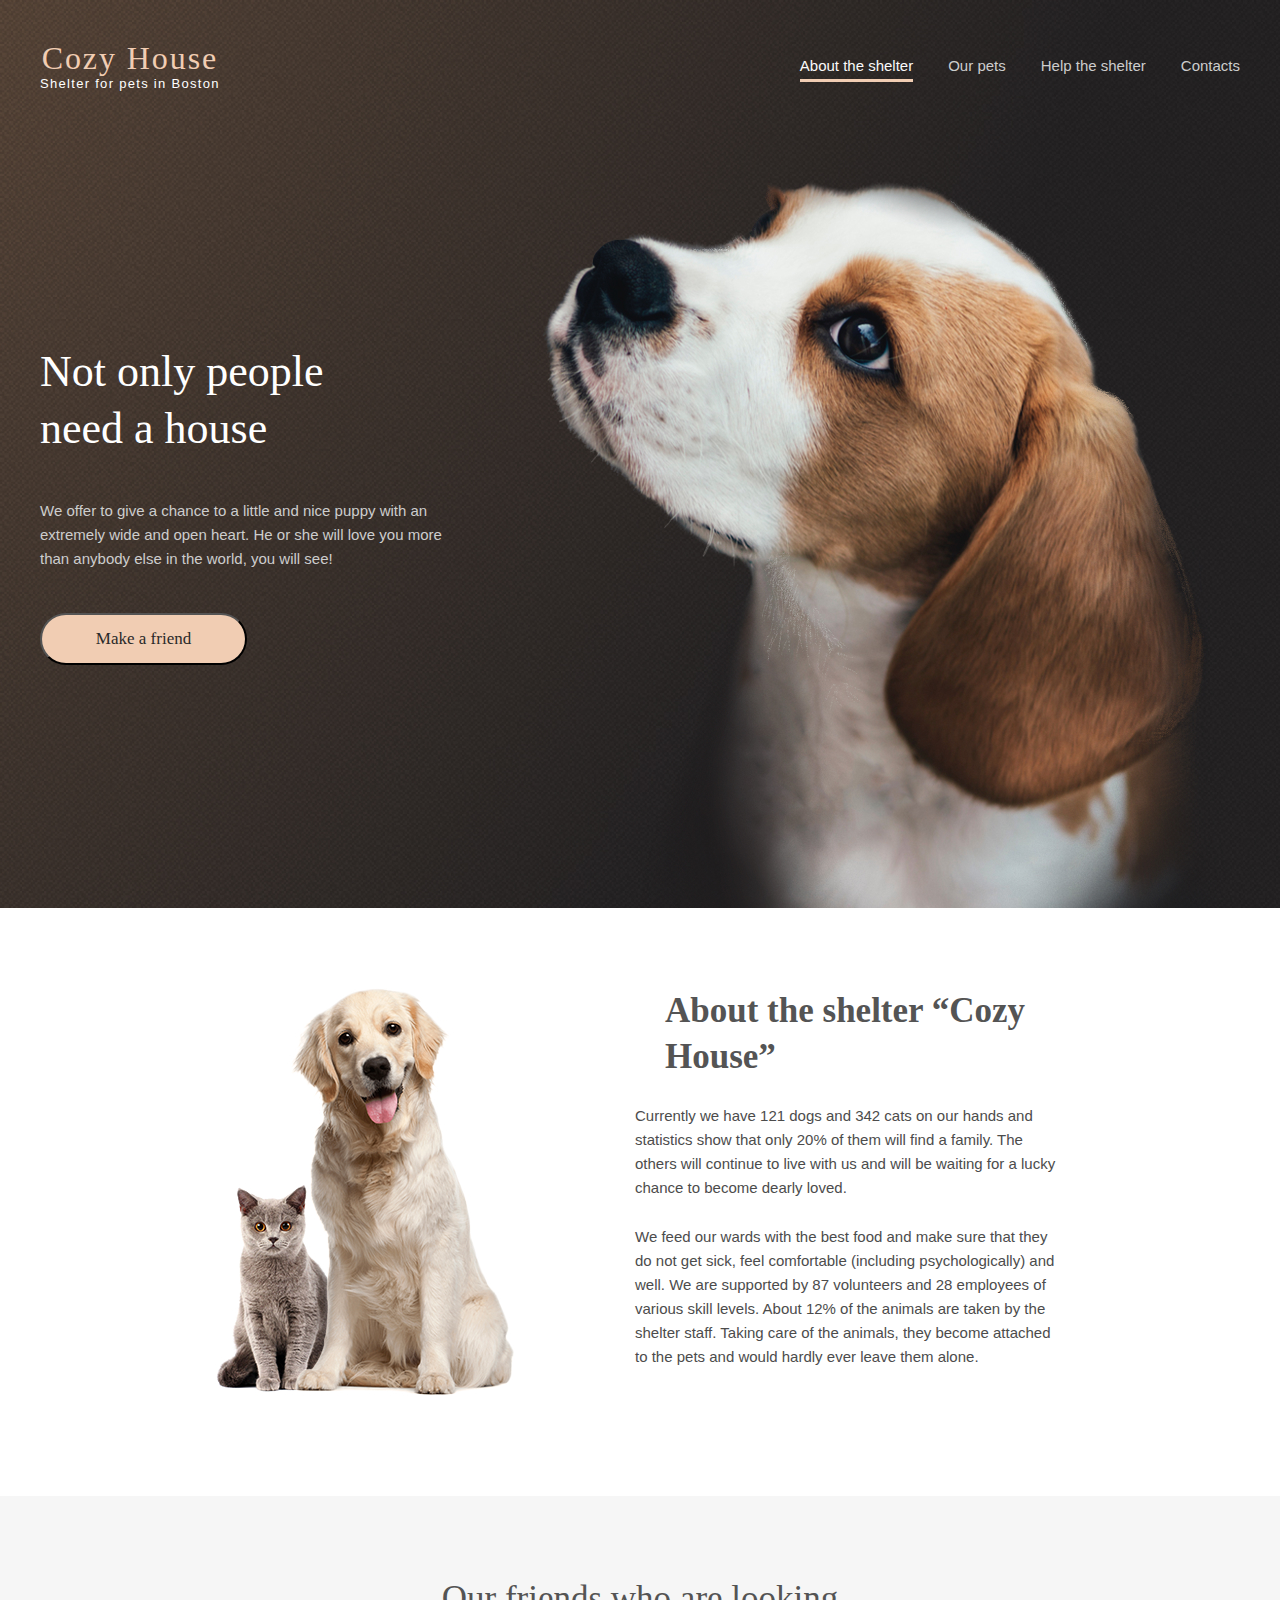
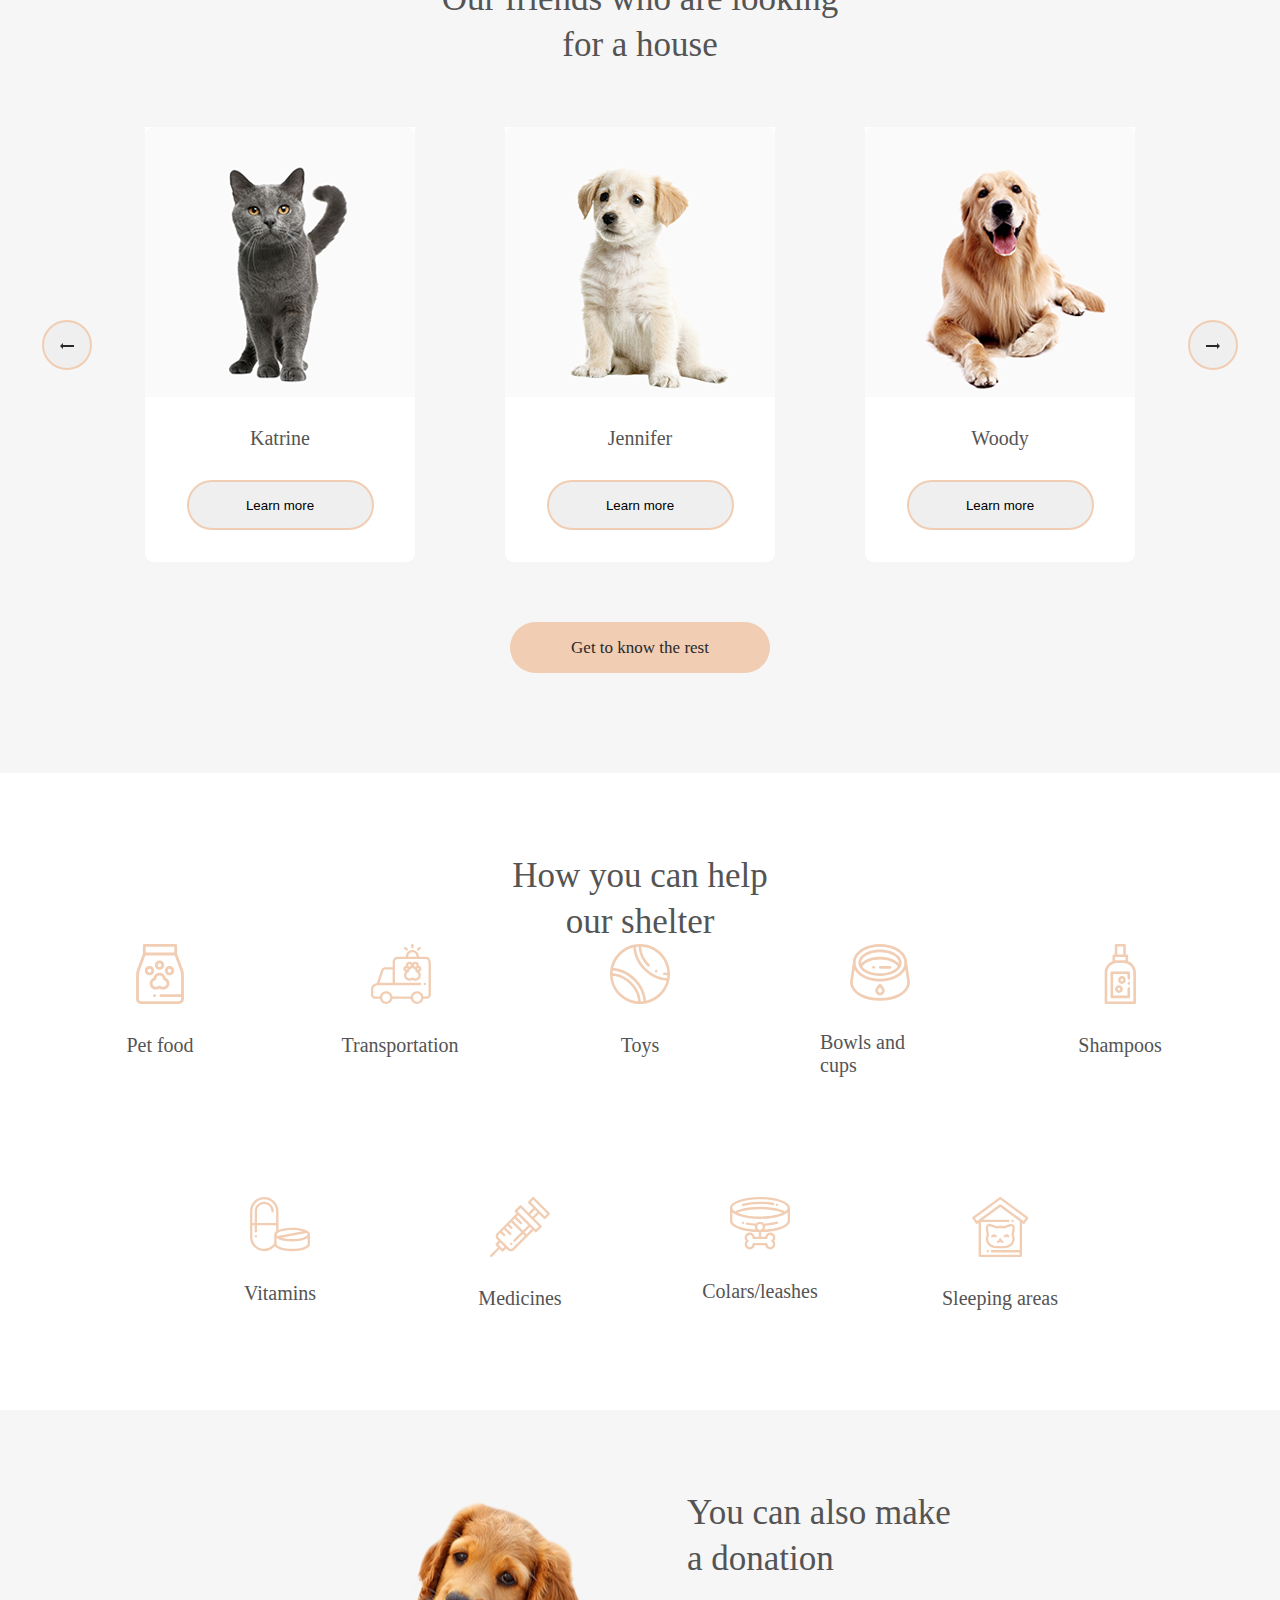
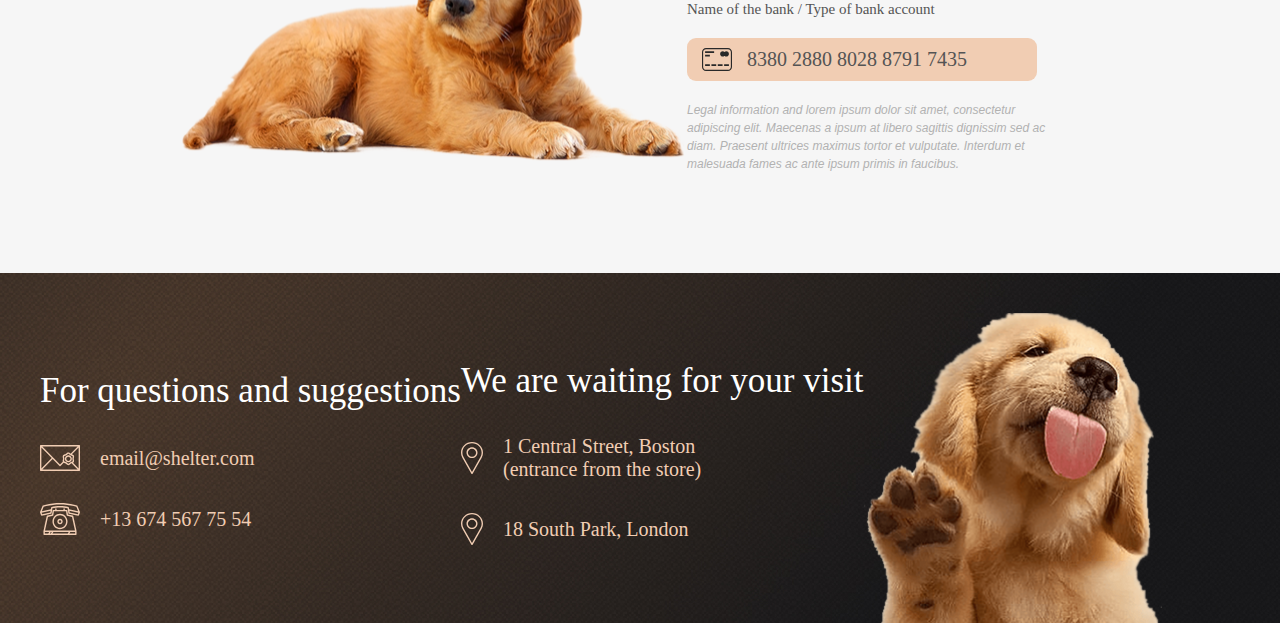
==== index.html @ 2846f259 "feat: add desktop version" ====
<!DOCTYPE html>
<html lang="en">
  <head>
    <meta charset="UTF-8" />
    <meta http-equiv="X-UA-Compatible" content="IE=edge" />
    <meta name="viewport" content="width=device-width, initial-scale=1.0" />
    <link rel="stylesheet" href="./styles/style.css" />
    <title>Shelter</title>
  </head>
  <body>
    <div class="wrapper">
      <header>
        <div class="header-logo">
          <h1 class="logo-heading">Cozy House</h1>
          <p class="logo-p">Shelter for pets in Boston</p>
        </div>
        <nav>
          <ul class="nav-list">
            <li>
              <a href="" class="nav-link nav-link-active">About the shelter</a>
            </li>
            <li><a href="./pages/pets.html" class="nav-link">Our pets</a></li>
            <li><a href="" class="nav-link">Help the shelter</a></li>
            <li><a href="" class="nav-link">Contacts </a></li>
          </ul>
        </nav>
      </header>
      <main>
        <section class="doggo-section">
          <div class="doggo-content">
            <h2 class="doggo-content-heading">Not only people need a house</h2>
            <p class="doggo-content-text">
              We offer to give a chance to a little and nice puppy with an
              extremely wide and open heart. He or she will love you more than
              anybody else in the world, you will see!
            </p>
            <button class="doggo-content-btn">Make a friend</button>
          </div>
        </section>
        <section class="about-section">
          <img
            src="./assets/Jpg/about-pets.jpg"
            class="about-img"
            alt="two puppies"
          />
          <div class="about-content">
            <h2 class="about-content-heading">
              About the shelter “Cozy House”
            </h2>
            <p class="about-content-text">
              Currently we have 121 dogs and 342 cats on our hands and
              statistics show that only 20% of them will find a family. The
              others will continue to live with us and will be waiting for a
              lucky chance to become dearly loved.
            </p>
            <p class="about-content-text">
              We feed our wards with the best food and make sure that they do
              not get sick, feel comfortable (including psychologically) and
              well. We are supported by 87 volunteers and 28 employees of
              various skill levels. About 12% of the animals are taken by the
              shelter staff. Taking care of the animals, they become attached to
              the pets and would hardly ever leave them alone.
            </p>
          </div>
        </section>

        <section class="puppy-section">
          <div class="puppy-content">
            <h2 class="puppy-heading">
              Our friends who are looking for a house
            </h2>
            <div class="puppy-slider">
              <button class="slider-arrow">
                <img
                  class="arrow-img"
                  src="./assets/svg/Arrow.svg"
                  alt="left arrow"
                />
              </button>
              <div class="slider-main">
                <div class="slider-card">
                  <img
                    class="slider-card-img"
                    src="./assets/Jpg/pets-katrine.jpg"
                    alt="doggo"
                  />
                  <h3 class="slider-puppy-name">Katrine</h3>
                  <button class="card-btn">Learn more</button>
                </div>
                <div class="slider-card">
                  <img
                    class="slider-card-img"
                    src="./assets/Jpg/pets-jennifer.jpg"
                    alt="doggo"
                  />
                  <h3 class="slider-puppy-name">Jennifer</h3>
                  <button class="card-btn">Learn more</button>
                </div>
                <div class="slider-card">
                  <img
                    class="slider-card-img"
                    src="./assets/Jpg/pets-woody.jpg"
                    alt="doggo"
                  />
                  <h3 class="slider-puppy-name">Woody</h3>
                  <button class="card-btn">Learn more</button>
                </div>
              </div>
              <button class="slider-arrow">
                <img
                  class="arrow-img"
                  src="./assets/svg/arrow-right.svg"
                  alt="right arrow"
                />
              </button>
            </div>
            <button class="puppy-btn">Get to know the rest</button>
          </div>
        </section>
        <section class="help-section">
          <div class="help-content">
            <h2 class="help-heading">How you can help our shelter</h2>
            <div class="icon-box">
              <div class="help-icon">
                <img src="./assets/svg/icon-food.svg" alt="food icon" />
                <p>Pet food</p>
              </div>
              <div class="help-icon">
                <img
                  src="./assets/svg/transportation.svg"
                  alt="transportation icon"
                />
                <p>Transportation</p>
              </div>
              <div class="help-icon">
                <img src="./assets/svg/toys.svg" alt="toys icon" />
                <p>Toys</p>
              </div>
              <div class="help-icon">
                <img src="./assets/svg/bowls-and-cups.svg" alt="bowl icon" />
                <p>Bowls and cups</p>
              </div>
              <div class="help-icon">
                <img src="./assets/svg/shampoos.svg" alt="shampoo icon" />
                <p>Shampoos</p>
              </div>
              <div class="help-icon">
                <img src="./assets/svg/vitamins.svg" alt="vitamins icon" />
                <p>Vitamins</p>
              </div>
              <div class="help-icon">
                <img src="./assets/svg/medicines.svg" alt="medicines icon" />
                <p>Medicines</p>
              </div>
              <div class="help-icon">
                <img
                  src="./assets/svg/collars-or-leashes.svg"
                  alt="collars-or-leashes"
                />
                <p>Colars/leashes</p>
              </div>
              <div class="help-icon">
                <img src="./assets/svg/sleeping-area.svg" alt="sleeping-area" />
                <p>Sleeping areas</p>
              </div>
            </div>
          </div>
        </section>
        <section class="donation-section">
          <div class="donation-content">
            <img
              class="donation-dog"
              src="./assets/svg/donation-dog.svg"
              alt="doggo"
            />
            <div class="donation-text-block">
              <h2 class="donation-heading">You can also make a donation</h2>
              <h6 class="donation-subheading">
                Name of the bank / Type of bank account
              </h6>
              <div class="donation-card">
                <img src="./assets/svg/credit-card.svg" alt="credit-card" />
                <p class="card-number">8380 2880 8028 8791 7435</p>
              </div>
              <p class="donation-credits">
                Legal information and lorem ipsum dolor sit amet, consectetur
                adipiscing elit. Maecenas a ipsum at libero sagittis dignissim
                sed ac diam. Praesent ultrices maximus tortor et vulputate.
                Interdum et malesuada fames ac ante ipsum primis in faucibus.
              </p>
            </div>
          </div>
        </section>
      </main>
      <footer>
        <div class="footer-content">
          <div class="footer-contacts">
            <h2 class="contacts-heading">For questions and suggestions</h2>
            <div class="icon-text-combo">
              <img src="../assets/svg/mail.svg" alt="mail" />
              <span class="combo-text">email@shelter.com</span>
            </div>
            <div class="icon-text-combo">
              <img src="../assets/svg/phone.svg" alt="phone" />
              <span class="combo-text">+13 674 567 75 54</span>
            </div>
          </div>
          <div class="footer-locations">
            <h2 class="contacts-heading">We are waiting for your visit</h2>
            <div class="icon-text-combo">
              <img src="../assets/svg/icon-marker.svg" alt="icon-marker" />
              <span class="combo-text"
                >1 Central Street, Boston (entrance from the store)</span
              >
            </div>
            <div class="icon-text-combo">
              <img src="../assets/svg/icon-marker.svg" alt="icon-marker" />
              <span class="combo-text">18 South Park, London </span>
            </div>
          </div>
          <img
            class="footer-puppy"
            src="../assets/svg/footer-puppy.svg"
            alt="puppy"
          />
        </div>
      </footer>
    </div>
  </body>
</html>
---- styles/style.css ----
* {
  margin: 0;
  padding: 0;
  box-sizing: border-box;
}
body {
  background-color: #fff;
  color: #fff;
  font-family: "Arial";
}
.wrapper {
  position: relative;
  width: 1280px;
  margin: auto;
}

header {
  width: 1200px;
  height: 60px;
  position: absolute;
  top: 36px;
  left: 40px;
  display: flex;
  justify-content: space-between;
  align-items: center;
  margin: auto;
}

.header-logo {
  display: flex;
  flex-direction: column;
  align-items: center;
}

.logo-heading {
  color: #f1cdb3;
  font-family: 'Georgia';
  font-style: normal;
  font-weight: 400;
  font-size: 32px;
  line-height: 110%;
  letter-spacing: 0.06em;
}
.logo-p {
  font-size: 13px;
  letter-spacing: 0.1em;
}
.nav-list {
  display: flex;
  align-items: center;
  list-style: none;
  gap: 35px;
}
.nav-link {
  color: #cdcdcd;
  text-decoration: none;
  font-size: 15px;
  font-weight: normal;
  padding-bottom: 5px;
}
.nav-active {
  color: #fff;
  text-decoration: underline;
}

.doggo-section {
  height: 908px;
  background-image: url(../assets/Jpg/doggo.jpg);
}
.doggo-content {
  width: 460px;
  height: 322px;
  padding-left: 40px;
  padding-top: 343px;
}
.doggo-content-heading {
  color: #fff;
  width: 310px;
  font-family: "Georgia";
  font-style: normal;
  font-weight: 400;
  font-size: 44px;
  line-height: 130%;
  margin-bottom: 42px;
}
.doggo-content-text {
  color: #cdcdcd;
  height: 72px;
  font-size: 15px;
  line-height: 160%;
  margin-bottom: 42px;
}
.doggo-content-btn {
  color: #292929;
  width: 207px;
  height: 52px;
  font-family: "Georgia";
  font-size: 17px;
  background: #f1cdb3;
  border-radius: 100px;
}
.about-section {
  display: flex;
  justify-content: center;
  gap: 120px;
  padding: 80px 40px 100px 40px;
}
.about-img {
  width: 300px;
}
.about-content {
  display: flex;
  flex-direction: column;
  align-items: center;
  gap: 25px;
  width: 430px;
}
.about-content-heading {
  width: 370px;
  font-family: "Georgia";
  color: #545454;
  font-size: 35px;
  line-height: 130%;
}
.about-content-text {
  color: #4c4c4c;
  font-size: 15px;
  line-height: 24px;
}
.puppy-section {
  background-color: #f6f6f6;
}
.puppy-content {
  display: flex;
  flex-direction: column;
  align-items: center;
  gap: 60px;
  height: 877px;
  padding: 80px 40px 100px 40px;
}
.puppy-heading {
  width: 400px;
  margin: auto;
  font-family: "Georgia";
  font-style: normal;
  font-weight: 400;
  font-size: 35px;
  line-height: 130%;
  text-align: center;
  color: #545454;
}
.puppy-btn {
  width: 260px;
  height: 52px;
  font-family: "Georgia";
  font-size: 17px;
  background-color: #f1cdb3;
  border: 0;
  border-radius: 100px;
  color: #292929;
}
.puppy-slider {
  display: flex;
  justify-content: space-between;
  align-items: center;
  gap: 53px;
}
.slider-arrow {
  width: 50px;
  height: 50px;
  border: 2px solid #f1cdb3;
  border-radius: 50%;
}
.slider-main {
  display: flex;
  gap: 90px;
}
.slider-card {
  width: 270px;
  height: 435px;
  display: flex;
  flex-direction: column;
  align-items: center;
  background-color: #fff;
  border-radius: 9px;
}
.card-btn {
  width: 187px;
  height: 50px;
  border: 2px solid #f1cdb3;
  border-radius: 100px;
}
.slider-puppy-name {
  color: #545454;
  font-family: "Georgia";
  font-style: normal;
  font-weight: 400;
  font-size: 20px;
  line-height: 23px;
  margin: 30px 0;
}
.help-section {
  padding: 80px 40px 100px 40px;
}
.icon-box {
  display: flex;
  flex-wrap: wrap;
  justify-content: center;
  gap: 120px;
}
.help-icon {
  display: flex;
  flex-direction: column;
  align-items: center;
  width: 120px;
}
.help-icon p {
  color: #545454;
  margin-top: 30px;
  font-family: "Georgia";
  font-style: normal;
  font-weight: 400;
  font-size: 20px;
  line-height: 115%;
}
.help-heading {
  width: 308px;
  margin: auto;
  text-align: center;
  color: #545454;
  font-family: "Georgia";
  font-style: normal;
  font-weight: 400;
  font-size: 35px;
  line-height: 130%;
}

.donation-section {
  background-color: #f6f6f6;
}
.donation-content {
  display: flex;
  padding: 80px 182px 100px 182px;
}
.donation-dog {
  width: 505px;
}
.donation-text-block {
  display: flex;
  flex-direction: column;
}
.donation-heading {
  width: 280px;
  font-family: "Georgia";
  font-style: normal;
  font-weight: 400;
  font-size: 35px;
  line-height: 130%;
  color: #545454;
  margin-bottom: 20px;
}
.donation-subheading {
  font-family: "Georgia";
  font-style: normal;
  font-weight: 400;
  font-size: 15px;
  line-height: 110%;
  color: #545454;
}
.donation-card {
  width: 350px;
  height: 43px;
  display: flex;
  align-items: center;
  background: #f1cdb3;
  border-radius: 9px;
  margin: 20px 0;
  padding: 10px 15px;
}
.card-number {
  width: 274px;
  font-family: "Georgia";
  font-style: normal;
  font-weight: 400;
  font-size: 20px;
  line-height: 115%;
  color: #545454;
  padding-left: 15px;
}
.donation-credits {
  width: 380px;
  font-family: "Arial";
  font-style: italic;
  font-weight: 400;
  font-size: 12px;
  line-height: 18px;
  color: #b2b2b2;
}
footer {
  background-image: url(../assets/Jpg/Footer.jpg);
}
.footer-content {
  display: flex;
  align-items: center;
  padding: 40px 40px 0 40px;
}
.contacts-heading {
  font-family: "Georgia";
  font-style: normal;
  font-weight: 400;
  font-size: 35px;
  line-height: 130%;
  color: #fff;
}
.icon-text-combo {
  display: flex;
  align-items: center;
  margin: 32px 0;
}
.combo-text {
  width: 260px;
  margin-left: 20px;
  font-family: "Georgia";
  font-style: normal;
  font-weight: 400;
  font-size: 20px;
  line-height: 115%;
  color: #f1cdb3;
}
.nav-link-active {
  color: #fafafa;
  border-bottom: 3px solid #F1CDB3;
}
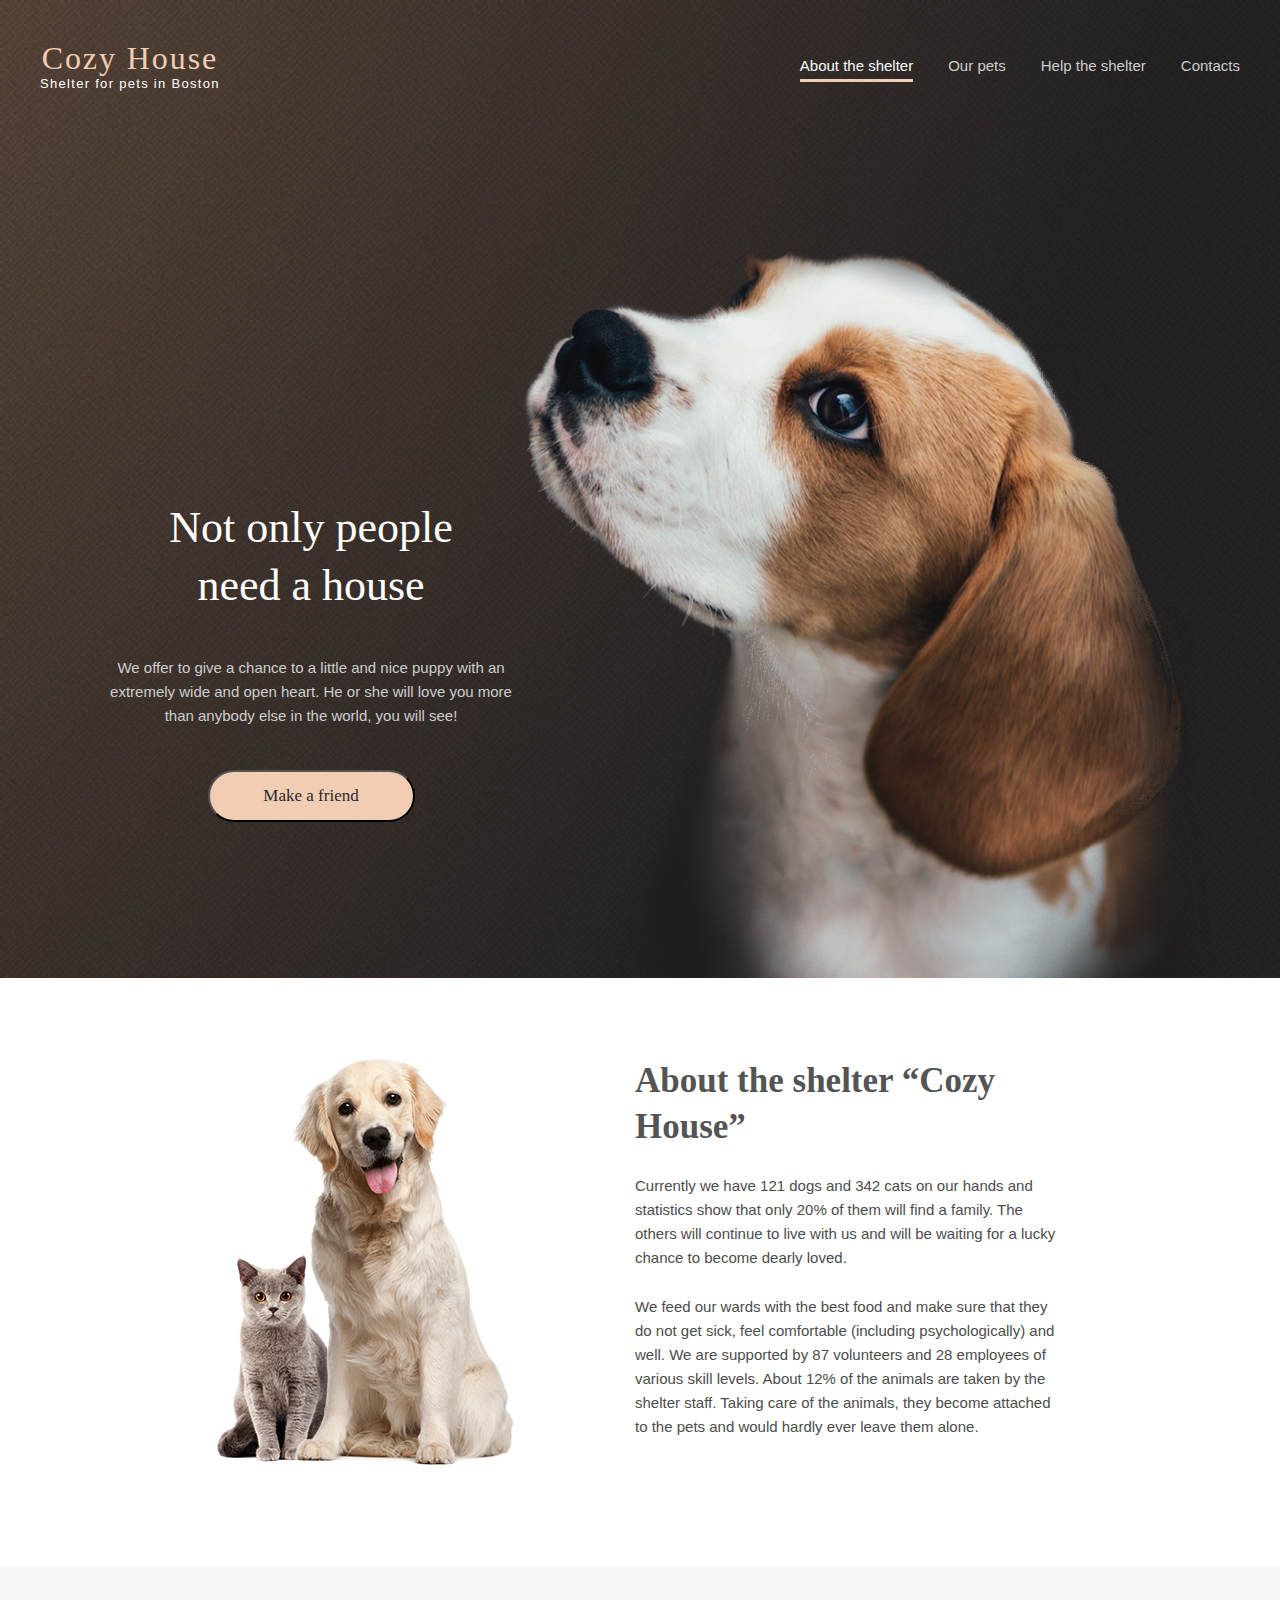
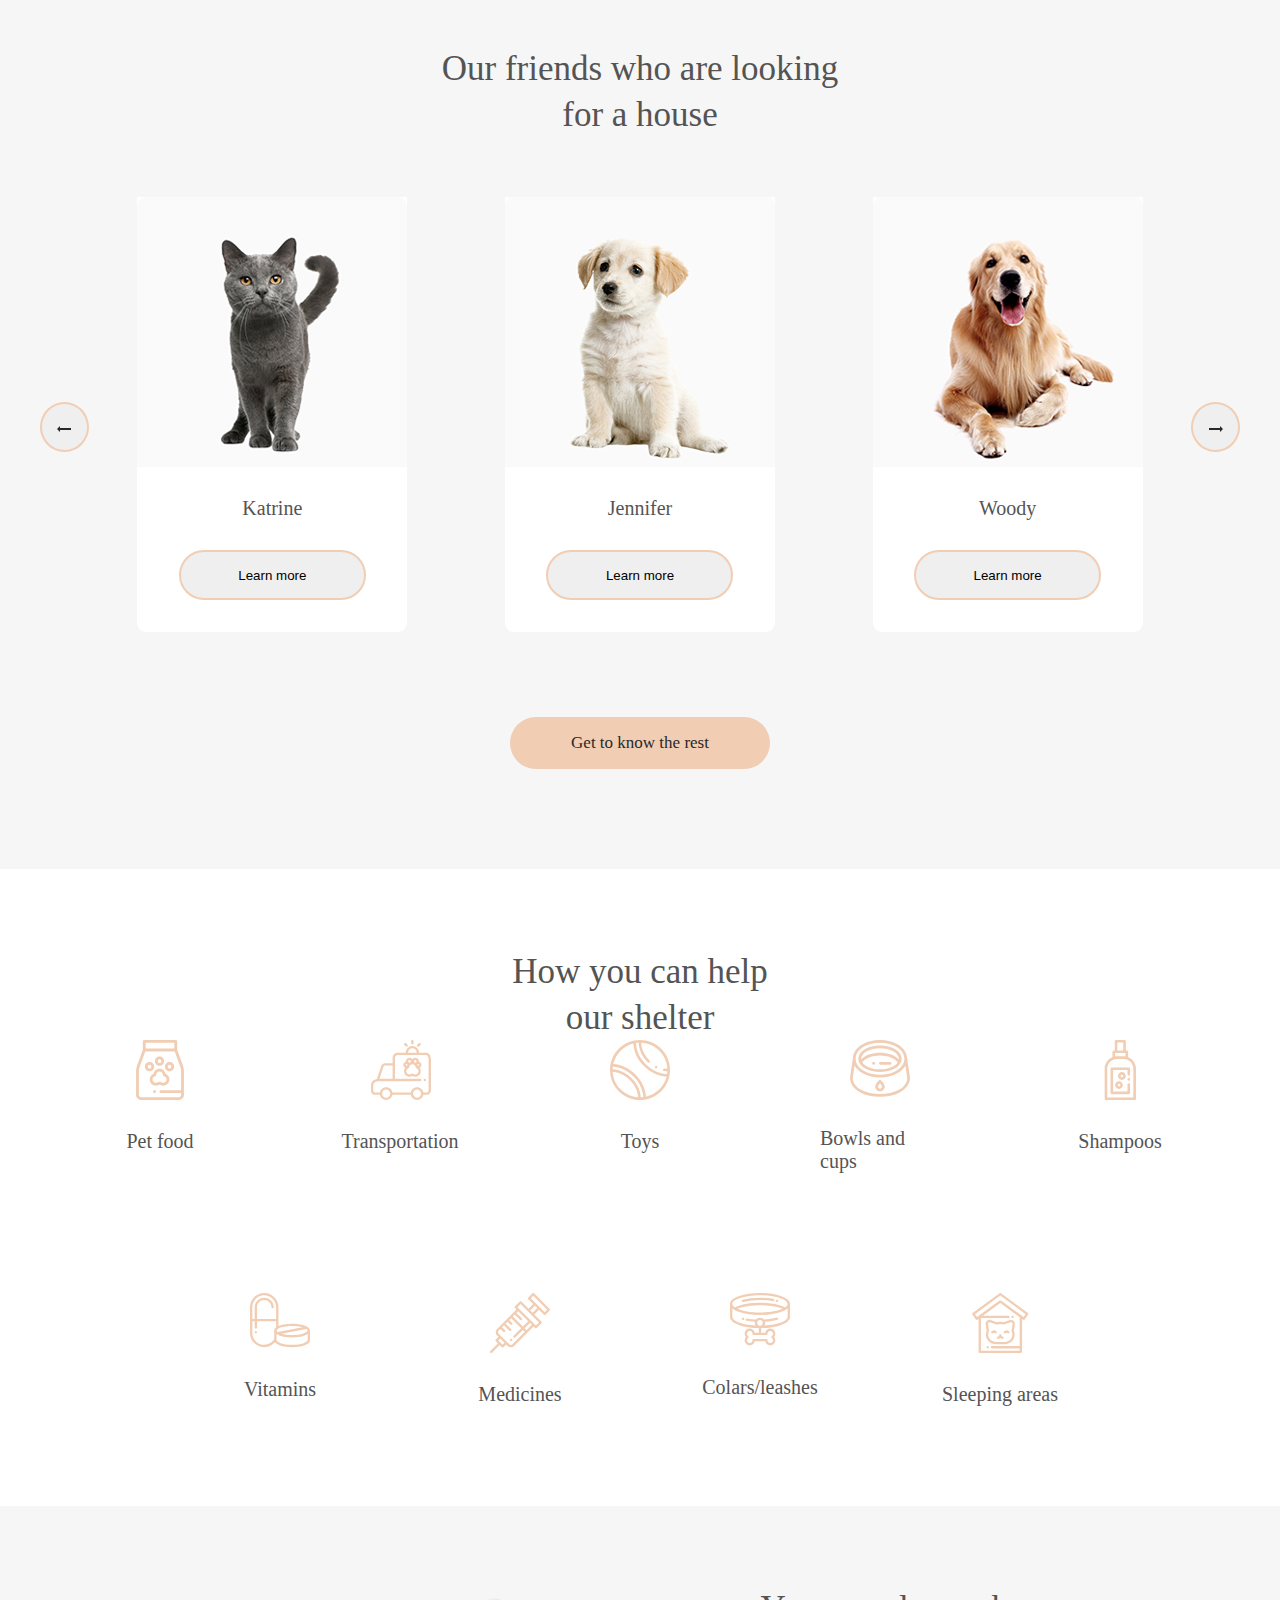
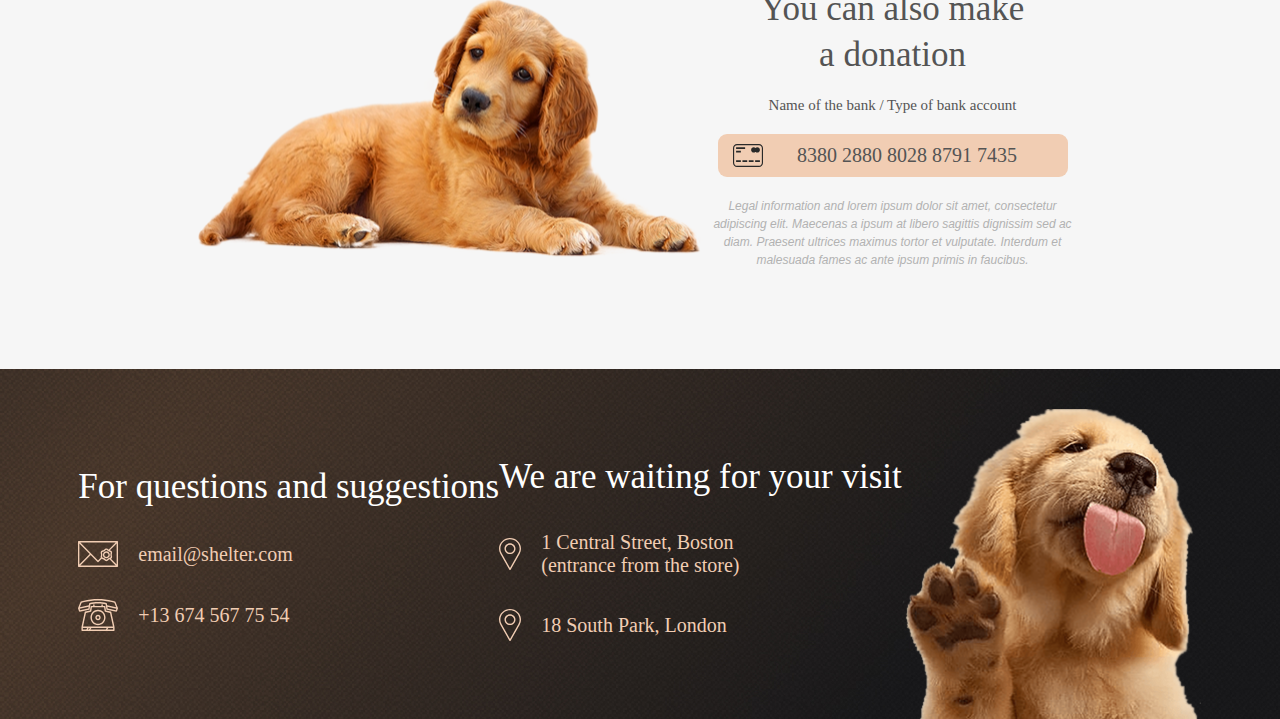
==== commit ce82180f: "feat: add responsive and burger menu fix: split top bg to bg and png" ====
--- a/index.html
+++ b/index.html
@@ -14,16 +14,33 @@
           <h1 class="logo-heading">Cozy House</h1>
           <p class="logo-p">Shelter for pets in Boston</p>
         </div>
-        <nav>
+        <nav class="big-res-nav">
           <ul class="nav-list">
             <li>
               <a href="" class="nav-link nav-link-active">About the shelter</a>
             </li>
             <li><a href="./pages/pets.html" class="nav-link">Our pets</a></li>
-            <li><a href="" class="nav-link">Help the shelter</a></li>
-            <li><a href="" class="nav-link">Contacts </a></li>
+            <li><a href="#help" class="nav-link">Help the shelter</a></li>
+            <li><a href="#contacts" class="nav-link">Contacts </a></li>
           </ul>
         </nav>
+        <div class="burger-menu">
+          <div class="line burger-line1 "></div>
+          <div class="line burger-line2 "></div>
+          <div class="line burger-line3 "></div>
+        </div>
+        <div class="menu-block">
+          <nav class="low-res-nav">
+            <ul class="nav-list-block">
+              <li class="menu-block-item">
+                <a href="" class="nav-link nav-link-active">About the shelter</a>
+              </li>
+              <li class="menu-block-item"><a href="./pages/pets.html" class="nav-link">Our pets</a></li>
+              <li class="menu-block-item"><a href="#help" class="nav-link">Help the shelter</a></li>
+              <li class="menu-block-item"><a href="#contacts" class="nav-link">Contacts </a></li>
+            </ul>
+          </nav> 
+        </div>
       </header>
       <main>
         <section class="doggo-section">
@@ -36,6 +53,7 @@
             </p>
             <button class="doggo-content-btn">Make a friend</button>
           </div>
+          <img src="./assets/png/start-screen-puppy.png" alt="puppy" class="puppy-png" >
         </section>
         <section class="about-section">
           <img
@@ -117,7 +135,7 @@
             <button class="puppy-btn">Get to know the rest</button>
           </div>
         </section>
-        <section class="help-section">
+        <section class="help-section" id="help">
           <div class="help-content">
             <h2 class="help-heading">How you can help our shelter</h2>
             <div class="icon-box">
@@ -192,7 +210,7 @@
           </div>
         </section>
       </main>
-      <footer>
+      <footer id="contacts">
         <div class="footer-content">
           <div class="footer-contacts">
             <h2 class="contacts-heading">For questions and suggestions</h2>
@@ -226,5 +244,6 @@
         </div>
       </footer>
     </div>
+    <script src="./index.js"></script>
   </body>
 </html>
--- a/styles/style.css
+++ b/styles/style.css
@@ -4,7 +4,7 @@
   box-sizing: border-box;
 }
 body {
-  background-color: #fff;
+  /* background-color: #F6F6F6; */
   color: #fff;
   font-family: "Arial";
 }
@@ -13,23 +13,51 @@
   width: 1280px;
   margin: auto;
 }
+@media (max-width: 1280px) {
+  .wrapper {
+    width: 100%;
+    min-width: 768px;
+  }
+  
+}
+@media (max-width:769px) {
+  .wrapper {
+    min-width: 320px;
+  }
+  
+}
+
 
 header {
-  width: 1200px;
+  
+  max-width: 1280px;
+  width: 100%;
   height: 60px;
   position: absolute;
   top: 36px;
-  left: 40px;
+  /* left: 40px; */
   display: flex;
   justify-content: space-between;
   align-items: center;
+  padding: 0 40px;
   margin: auto;
-}
+  
+}
+@media (max-width: 1280px) {
+  header {
+    width: 100vw;
+    
+    /* min-width: 768px; */
+  }
+}
+
+
 
 .header-logo {
   display: flex;
   flex-direction: column;
   align-items: center;
+  margin-right: auto;
 }
 
 .logo-heading {
@@ -50,6 +78,7 @@
   align-items: center;
   list-style: none;
   gap: 35px;
+  
 }
 .nav-link {
   color: #cdcdcd;
@@ -64,14 +93,54 @@
 }
 
 .doggo-section {
-  height: 908px;
-  background-image: url(../assets/Jpg/doggo.jpg);
+  display: flex;
+  
+  min-height: 910px;
+  background-image: url(../assets/Jpg/Start\ screen.jpg);
+  background-repeat: no-repeat;
+  background-size:cover;
+}
+@media (max-width:1280px) {
+  .doggo-section {
+    justify-content: center;
+    align-items: center;
+    flex-wrap: wrap;
+  }
 }
 .doggo-content {
   width: 460px;
-  height: 322px;
+  /* height: 322px; */
   padding-left: 40px;
   padding-top: 343px;
+  
+}
+@media (max-width:1280px) {
+  .doggo-content {
+    display: flex;
+    align-items: center;
+    flex-direction: column;
+    text-align: center;
+  }
+}
+.puppy-png {
+  width: 698px;
+  height: 728px;
+  margin-top: auto;
+}
+@media (max-width:1280px) {
+  .puppy-png {
+    width: auto;
+    height: auto;
+    min-width: 570px ;
+    min-height: 593px;
+    margin-top: 250px;
+  }
+}
+@media (max-width:769px) {
+  .puppy-png {
+    min-width: 260px;
+    min-height: 272px;
+  }
 }
 .doggo-content-heading {
   color: #fff;
@@ -96,8 +165,12 @@
   height: 52px;
   font-family: "Georgia";
   font-size: 17px;
-  background: #f1cdb3;
+  background: #F1CDB3;
   border-radius: 100px;
+  
+}
+.doggo-content-btn:hover {
+  background: #FDDCC4;
 }
 .about-section {
   display: flex;
@@ -105,6 +178,11 @@
   gap: 120px;
   padding: 80px 40px 100px 40px;
 }
+@media (max-width:1280px) {
+   .about-section {
+     flex-wrap: wrap-reverse;
+   }
+}
 .about-img {
   width: 300px;
 }
@@ -115,18 +193,33 @@
   gap: 25px;
   width: 430px;
 }
+@media (max-width:769px) {
+  .about-content {
+    width: 100%;
+  }
+}
 .about-content-heading {
-  width: 370px;
   font-family: "Georgia";
   color: #545454;
   font-size: 35px;
   line-height: 130%;
+}
+@media (max-width:769px) {
+  .about-content-heading {
+    font-size: 25px;
+    text-align: center;
+  }
 }
 .about-content-text {
   color: #4c4c4c;
   font-size: 15px;
   line-height: 24px;
 }
+@media (max-width:769px) {
+  .about-content-text {
+    text-align: justify;
+  }
+}
 .puppy-section {
   background-color: #f6f6f6;
 }
@@ -135,7 +228,7 @@
   flex-direction: column;
   align-items: center;
   gap: 60px;
-  height: 877px;
+  /* height: 877px; */
   padding: 80px 40px 100px 40px;
 }
 .puppy-heading {
@@ -149,9 +242,15 @@
   text-align: center;
   color: #545454;
 }
+@media (max-width:769px) {
+  .puppy-heading {
+    width: 100%;
+  }
+}
 .puppy-btn {
   width: 260px;
   height: 52px;
+  
   font-family: "Georgia";
   font-size: 17px;
   background-color: #f1cdb3;
@@ -159,21 +258,47 @@
   border-radius: 100px;
   color: #292929;
 }
+.puppy-btn:hover {
+  background-color:#FDDCC4;
+  transition: 0.3s;
+}
 .puppy-slider {
+  width: 100%;
   display: flex;
   justify-content: space-between;
   align-items: center;
-  gap: 53px;
-}
+  
+}
+@media (max-width:1280px) {
+  .puppy-slider {
+    width: 100%;
+  }
+}
+
 .slider-arrow {
   width: 50px;
   height: 50px;
+  
   border: 2px solid #f1cdb3;
   border-radius: 50%;
 }
+.slider-arrow:hover {
+  background:#f1cdb3 ;
+  transition: 0.3s;
+}
 .slider-main {
   display: flex;
-  gap: 90px;
+  justify-content: space-between;
+}
+@media (max-width: 1280px) {
+  .slider-main {
+    width: 95%;
+    height: 460px;
+    justify-content: space-around;
+    flex-wrap: wrap;
+    overflow: hidden;
+
+  }
 }
 .slider-card {
   width: 270px;
@@ -183,6 +308,12 @@
   align-items: center;
   background-color: #fff;
   border-radius: 9px;
+  margin: 45px;
+}
+@media (max-width:1280px) {
+  .slider-card {
+    margin: 0;
+  }
 }
 .card-btn {
   width: 187px;
@@ -190,6 +321,10 @@
   border: 2px solid #f1cdb3;
   border-radius: 100px;
 }
+.card-btn:hover {
+  background: #FDDCC4;
+  transition: 0.3s;
+}
 .slider-puppy-name {
   color: #545454;
   font-family: "Georgia";
@@ -238,16 +373,34 @@
 .donation-section {
   background-color: #f6f6f6;
 }
+
 .donation-content {
   display: flex;
   padding: 80px 182px 100px 182px;
 }
+@media (max-width:1280px) {
+  .donation-content {
+    flex-wrap: wrap-reverse;
+    justify-content: center;
+    text-align: center;
+  }
+}
 .donation-dog {
-  width: 505px;
+  max-width: 505px;
+}
+@media (max-width:769px) {
+  .donation-dog {
+    max-width: 260px;
+  }
 }
 .donation-text-block {
   display: flex;
   flex-direction: column;
+}
+@media (max-width:1280px) {
+  .donation-text-block {
+    align-items: center;
+  }
 }
 .donation-heading {
   width: 280px;
@@ -258,6 +411,11 @@
   line-height: 130%;
   color: #545454;
   margin-bottom: 20px;
+}
+@media (max-width:769px) {
+  .donation-heading {
+    width: 100%;
+  }
 }
 .donation-subheading {
   font-family: "Georgia";
@@ -277,6 +435,12 @@
   margin: 20px 0;
   padding: 10px 15px;
 }
+@media (max-width:769px) {
+  .donation-card {
+    width: 98%;
+    
+  }
+}
 .card-number {
   width: 274px;
   font-family: "Georgia";
@@ -296,13 +460,26 @@
   line-height: 18px;
   color: #b2b2b2;
 }
+@media (max-width:769px) {
+  .donation-credits {
+    width: 100%;
+  }
+}
 footer {
   background-image: url(../assets/Jpg/Footer.jpg);
+  background-repeat: no-repeat;
+  background-size: cover;
 }
 .footer-content {
   display: flex;
   align-items: center;
   padding: 40px 40px 0 40px;
+}
+@media (max-width:1280px) {
+  .footer-content {
+    justify-content: center;
+    flex-wrap: wrap;
+  }
 }
 .contacts-heading {
   font-family: "Georgia";
@@ -312,10 +489,32 @@
   line-height: 130%;
   color: #fff;
 }
+@media (max-width:769px) {
+  .contacts-heading {
+    font-size: 25px;
+    
+  }
+}
+@media (max-width:769px) {
+  .footer-contacts {
+    display: flex;
+    flex-direction: column;
+    justify-content: center;
+    align-items: center;
+    
+  }
+}
 .icon-text-combo {
   display: flex;
   align-items: center;
   margin: 32px 0;
+}
+@media (max-width:769px) {
+  .icon-text-combo {
+    margin: auto;
+    margin-top: 40px;
+    margin-bottom: 40px;
+  }
 }
 .combo-text {
   width: 260px;
@@ -331,3 +530,86 @@
   color: #fafafa;
   border-bottom: 3px solid #F1CDB3;
 }
+.burger-menu {
+  position: absolute;
+  z-index: 150;
+  right: 40px;
+  display: none;
+  width: 50px;
+  
+}
+.menu-block {
+  display: flex;
+  justify-content: center;
+  align-items: center;
+  position: fixed;
+  top: 0; 
+  right: 0;
+  width: 0;
+  transition: width 0.5s;
+  height: 100vh;
+  background-color: #292929;
+}
+@media (max-width:769px) {
+ .big-res-nav {
+   display: none;
+ }
+ .burger-menu {
+   display: block;
+   
+ }
+
+}
+.line {
+  background-color: #F1CDB3;
+  width: 100%;
+  height: 4px;
+  
+  margin: 5px 0;
+  z-index: 15;
+  transition: all 0.3s ease-in-out;
+}
+.burger-menu.opened .burger-line1 {
+  transform: rotate(90deg) translate(5px,0px )
+   
+ }
+.burger-menu.opened .burger-line2 {
+  transform: rotate(90deg) translate(-4px,-8px )
+
+  
+}
+.burger-menu.opened .burger-line3 {
+  transform: rotate(90deg) translate(-13px,-16px )
+   
+  
+}
+
+.nav-list-block {
+  display: flex;
+  flex-direction: column;
+  align-items: center;
+  list-style: none;
+}
+.menu-block.opened {
+  
+  width: 70%;
+  
+}
+.low-res-nav {
+  width: 250px;
+  height: 327px;
+}
+.menu-block-item {
+  margin-bottom: 40px ;
+  visibility: hidden;
+}
+
+.low-res-nav .nav-link {
+font-family: 'Arial';
+font-style: normal;
+font-weight: 400;
+font-size: 32px;
+line-height: 160%;
+
+text-align: center;
+}